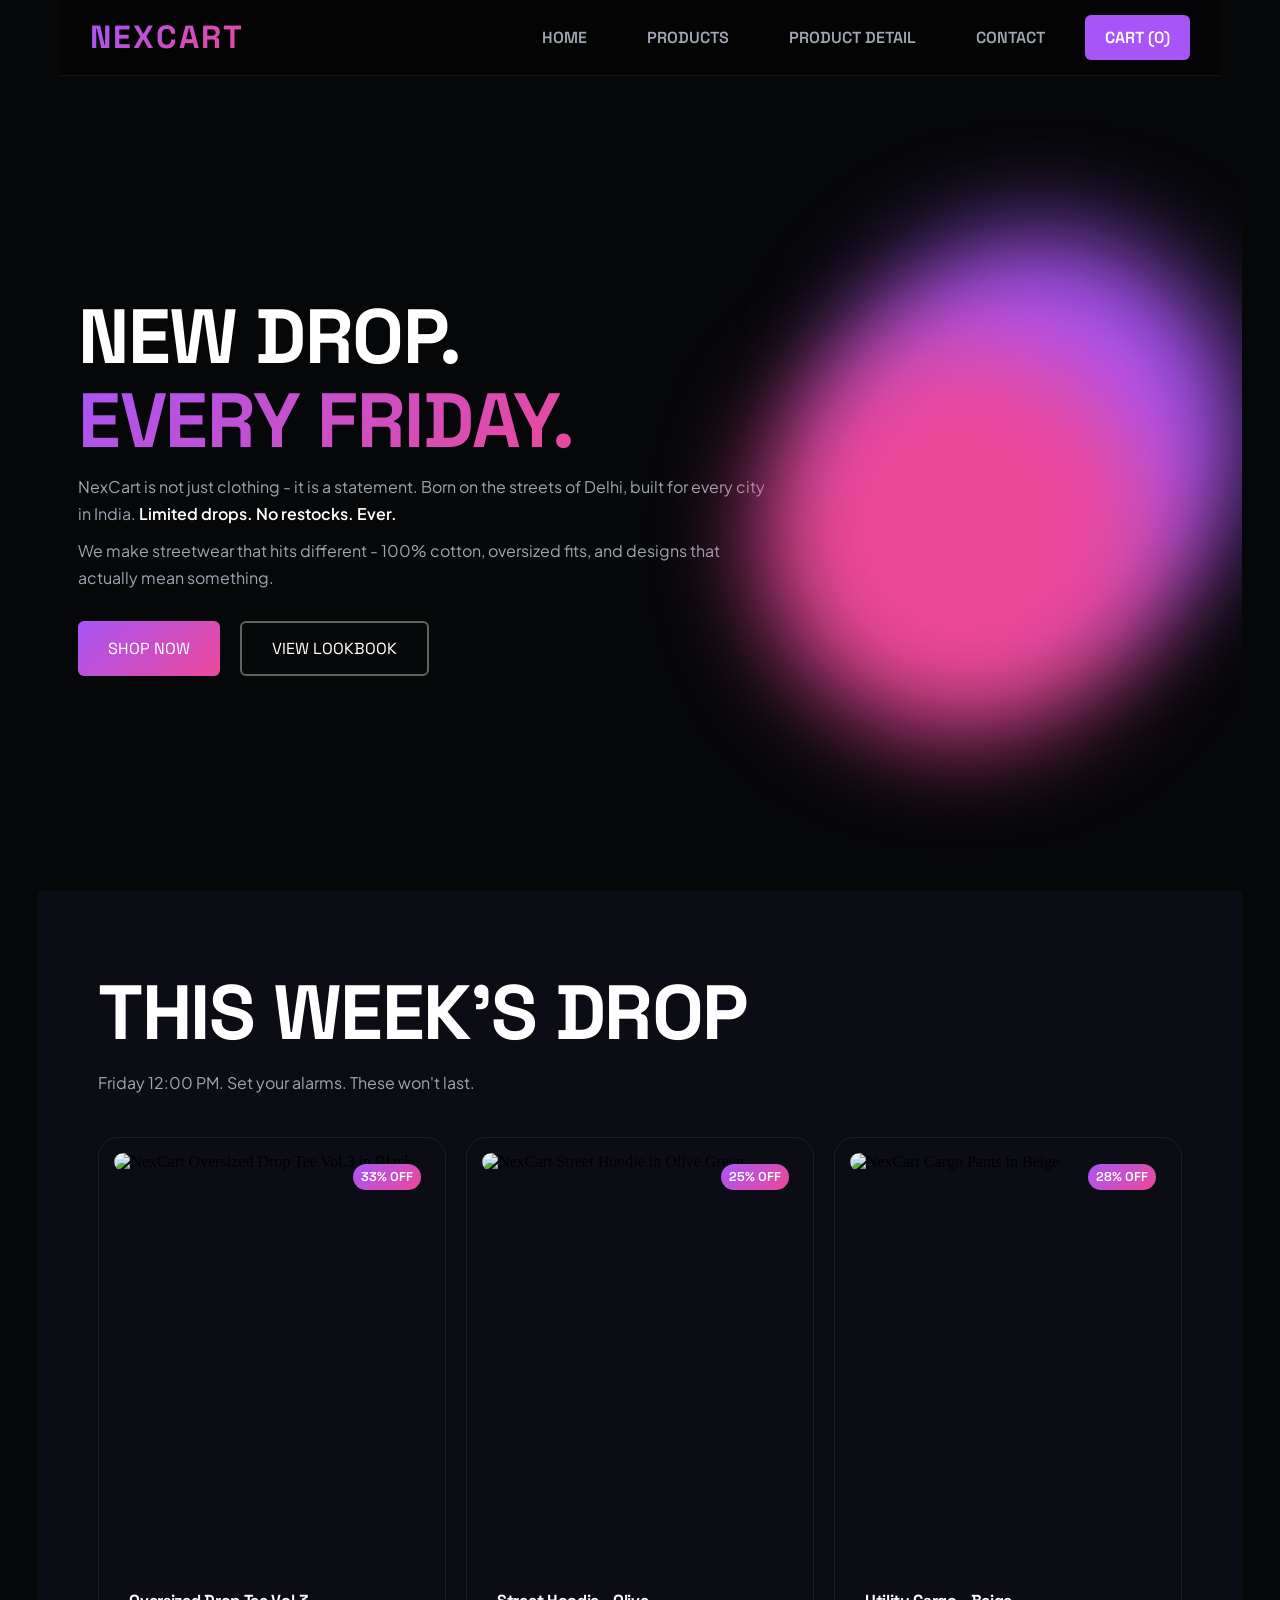
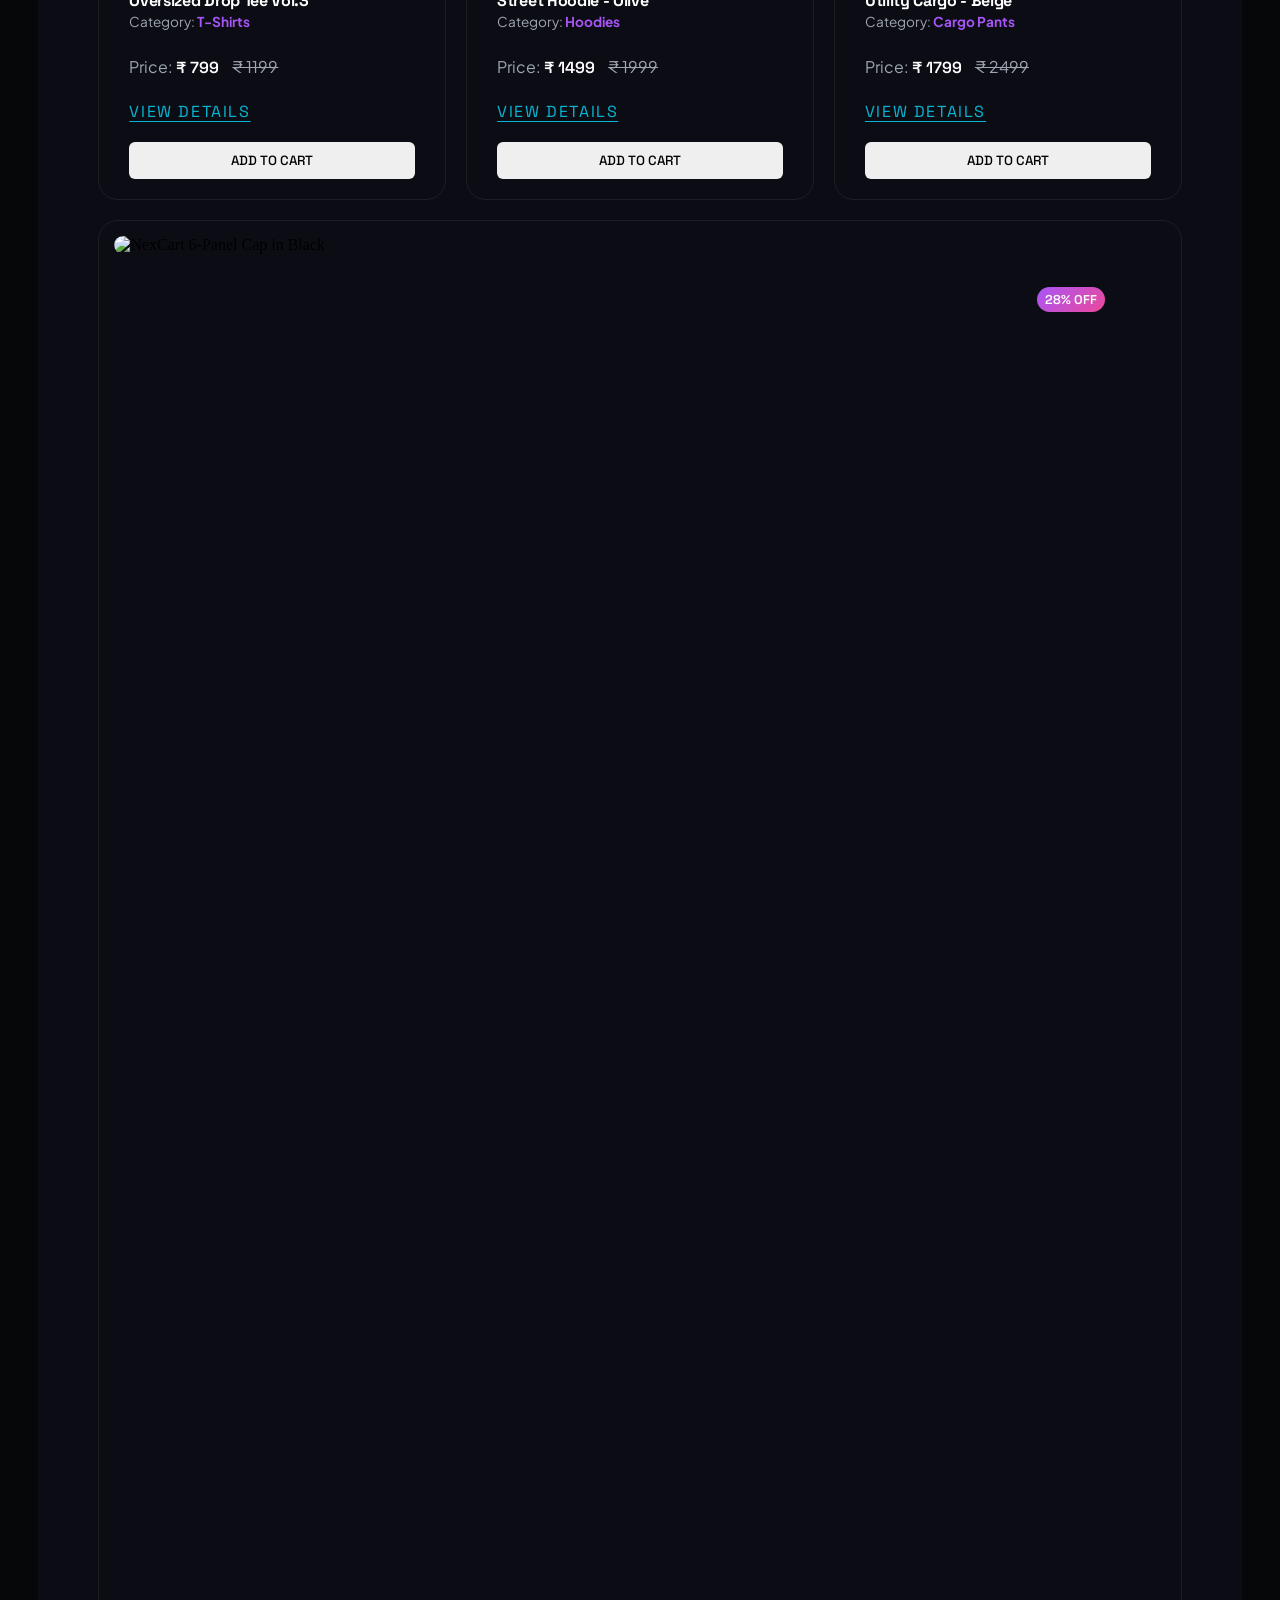
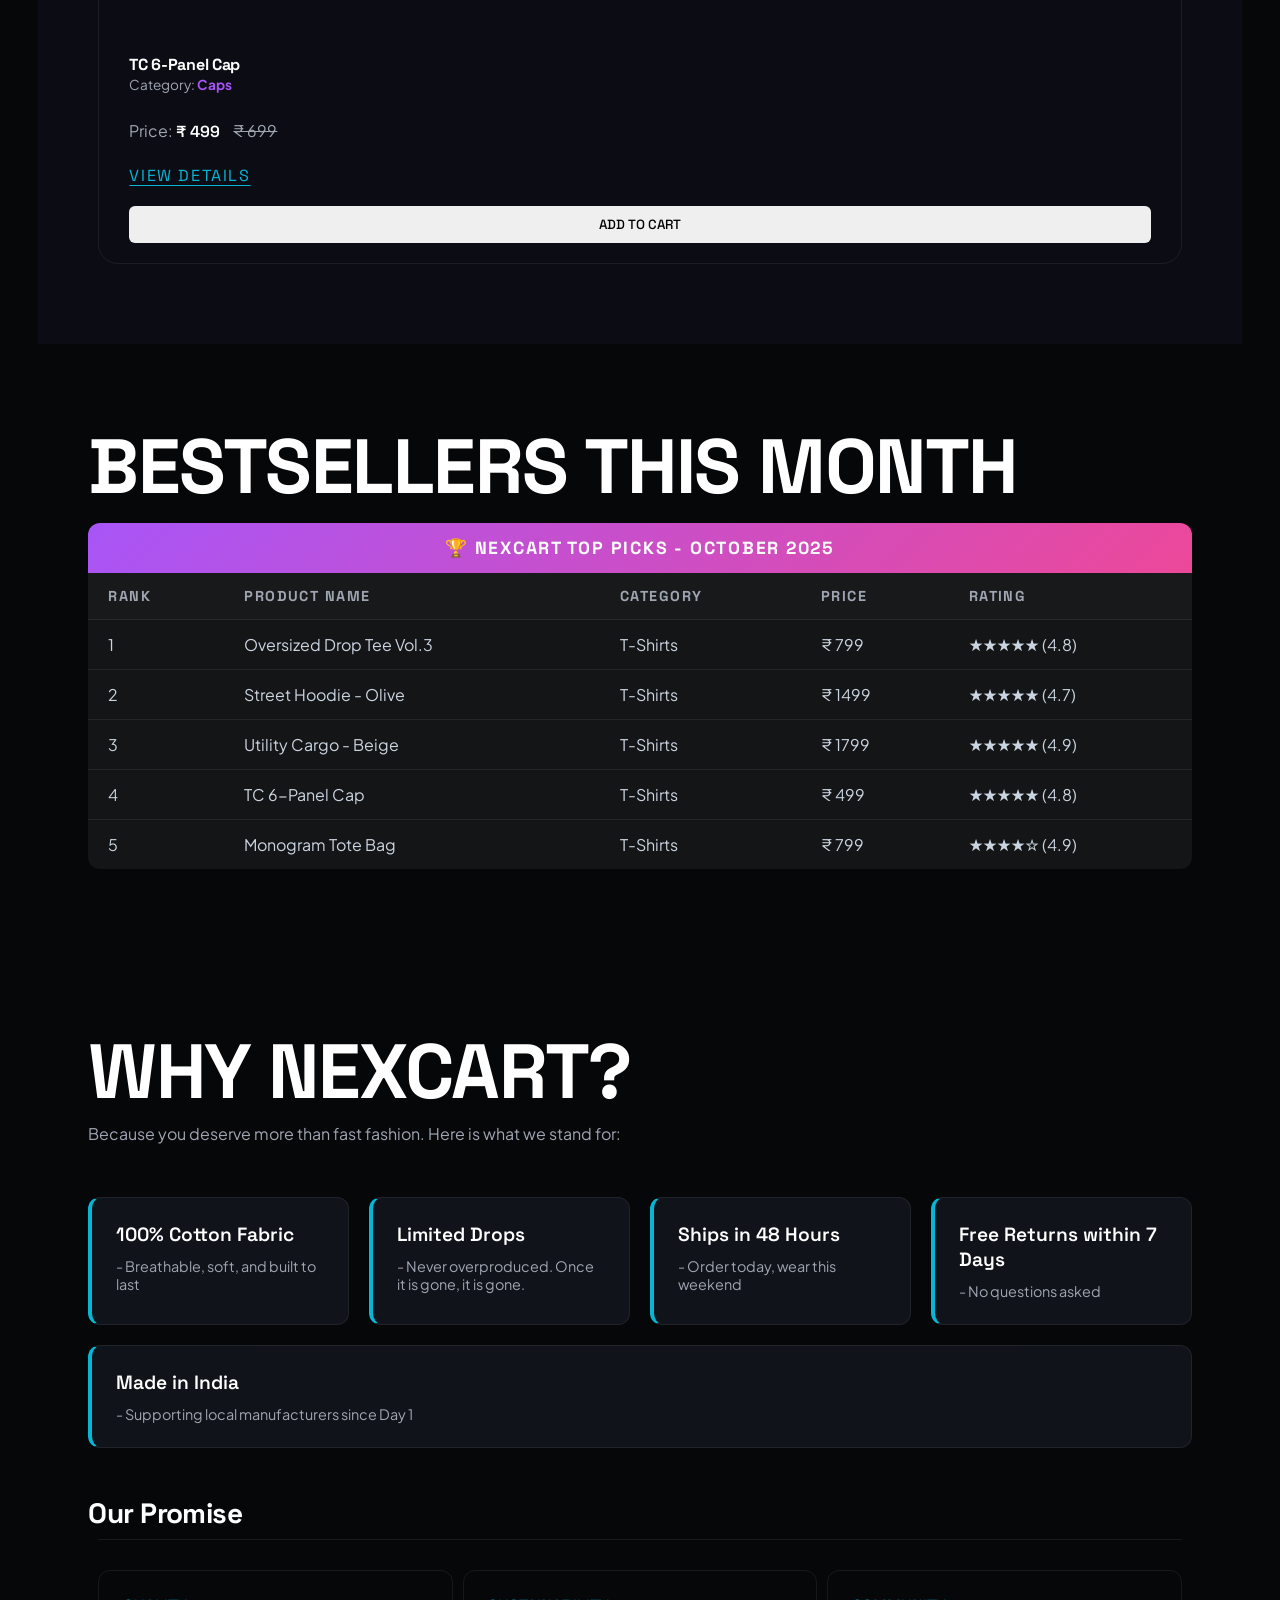
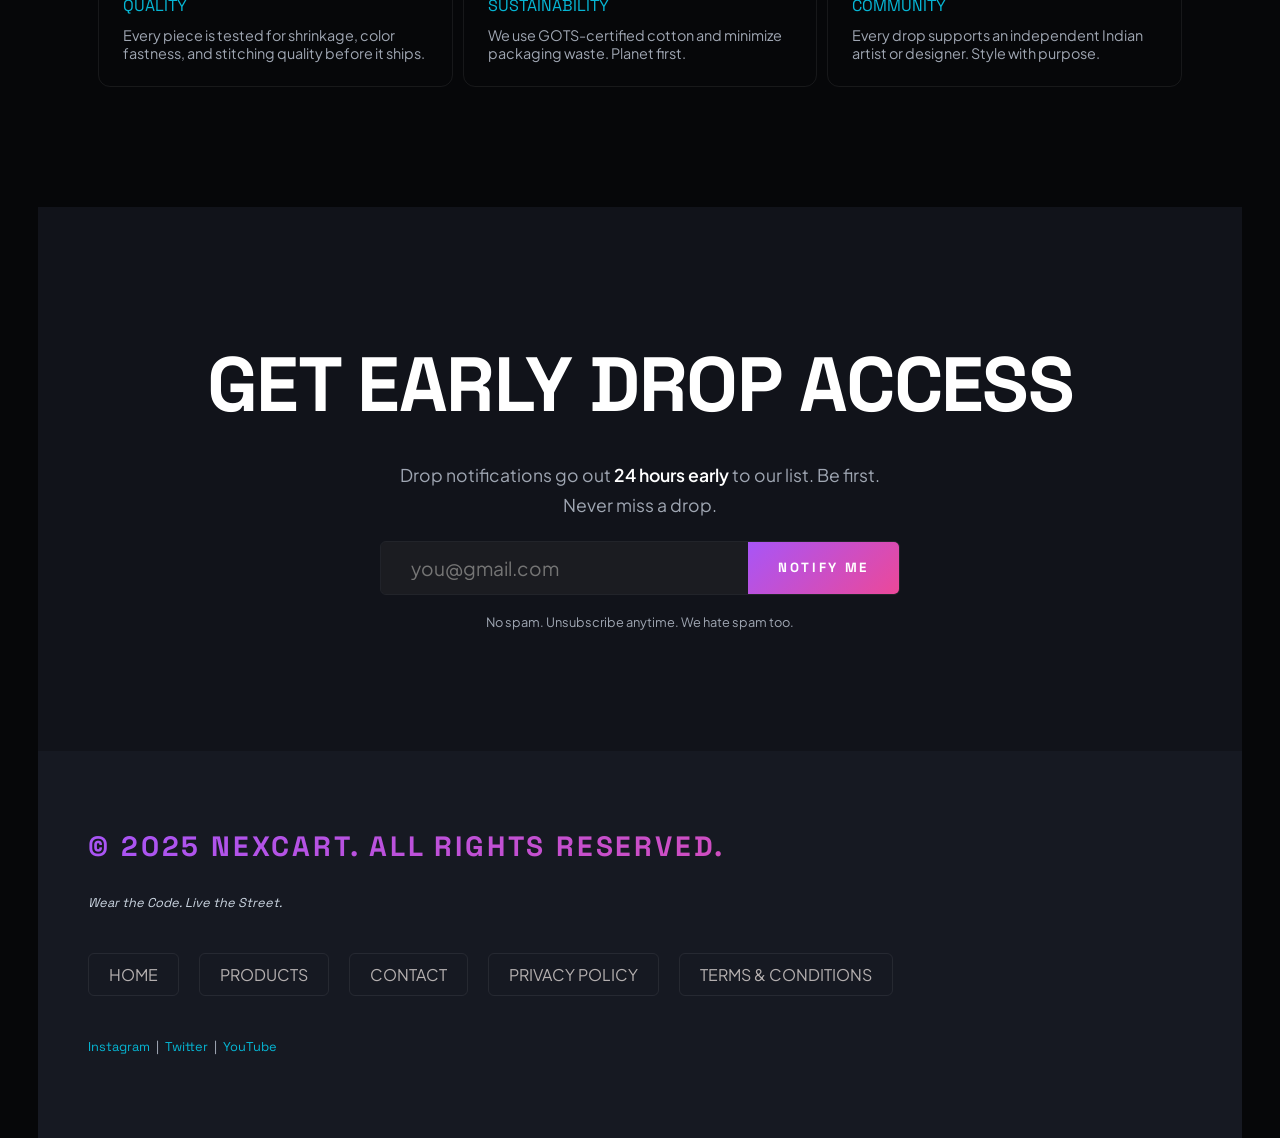
==== index.html @ 5b826540 "Initial commit: Add NexCart e-commerce website" ====
<!DOCTYPE html>
<html lang="en">

<head>
    <meta charset="UTF-8">
    <meta name="viewport" content="width=device-width, initial-scale=1.0">
    <title>NexCart - Wear the Code. Live the Street.</title>
    <link rel="stylesheet" href="style.css">
</head>

<body>

    <header>
        <h1>NexCart</h1>
        <nav>
            <ul>
                <li><a href="index.html">Home</a></li>
                <li><a href="products.html">Products</a></li>
                <li><a href="productDetail.html">Product Detail</a></li>
                <li><a href="contact.html">Contact</a></li>
                <li><a href="#">Cart (0)</a></li>
            </ul>
        </nav>
    </header>

    <main>
        <section id="hero">
            <div class="left-hero">
                <h2>New Drop. <br> <span id="gradient-text">Every Friday.</span></h2>
                <p>NexCart is not just clothing - it is a statement. Born on the streets of Delhi, built for every city
                    in
                    India. <strong>Limited drops. No restocks. Ever.</strong></p>
                <p>We make streetwear that hits different - 100% cotton, oversized fits, and designs that actually mean
                    something.</p>
                <div id="cta">
                    <a href="products.html" class="btn1">Shop Now</a>
                    <a href="products.html" class="btn2">View Lookbook</a>
                </div>
            </div>
            <div class="right-hero">
                <div class="glow orb1"></div>
                <div class="glow orb2"></div>
                <div class="right-hero-image">
                    <img src="images/product 1.jpg" alt="">
                </div>

            </div>
        </section>


        <section id="week-drop">
            <h2>This Week's Drop</h2>
            <p>Friday 12:00 PM. Set your alarms. These won't last.</p>

            <div class="cards">
                <article>
                    <figure>
                        <img src="images/product 1.jpg" alt="NexCart Oversized Drop Tee Vol.3 in Black">
                        <figcaption>Oversized Drop Tee Vol.3</figcaption>
                    </figure>

                    <h3>Oversized Drop Tee Vol.3</h3>
                    <p>Category: <span>T-Shirts</span></p>
                    <p>Price: <strong>&#8377; 799</strong> <s>&#8377; 1199</s> </p>
                    <p><mark>33% OFF</mark></p>

                    <a href="productDetail.html">View Details</a>
                    <button type="button">Add to Cart</button>

                </article>

                <article>
                    <figure>
                        <img src="images/product 2.jpg" alt="NexCart Street Hoodie in Olive Green">
                        <figcaption>Street Hoodie - Olive</figcaption>
                    </figure>

                    <h3>Street Hoodie - Olive</h3>
                    <p>Category: <span>Hoodies</span></p>
                    <p>Price: <strong>&#8377; 1499</strong> <s>&#8377; 1999</s></p>
                    <p><mark>25% OFF</mark></p>
                    <a href="productDetail.html">View Details</a>
                    <button type="button">Add to Cart</button>
                </article>

                <article>
                    <figure>
                        <img src="images/product 3.jpg" alt="NexCart Cargo Pants in Beige">
                        <figcaption>Utility Cargo - Beige</figcaption>
                    </figure>
                    <h3>Utility Cargo - Beige</h3>
                    <p>Category: <span>Cargo Pants</span></p>
                    <p>Price: <strong>&#8377; 1799</strong> <s>&#8377; 2499</s></p>
                    <p><mark>28% OFF</mark></p>
                    <a href="productDetail.html">View Details</a>
                    <button type="button">Add to Cart</button>

                </article>

                <article>
                    <figure>
                        <img src="images/product 4.jpg" alt="NexCart 6-Panel Cap in Black">
                        <figcaption>TC 6-Panel Cap</figcaption>
                    </figure>
                    <h3>TC 6-Panel Cap</h3>
                    <p>Category: <span>Caps</span></p>
                    <p>Price: <strong>&#8377; 499</strong> <s>&#8377; 699</s></p>
                    <p><mark>28% OFF</mark></p>
                    <a href="productDetail.html">View Details</a>
                    <button type="button">Add to Cart</button>
                </article>
            </div>

        </section>

        <section class="best-sellers" id="best-sellers-month">
            <h2>Bestsellers This Month</h2>
            <div class="table-scroll">
                <table>
                    <tr>
                        <th colspan="5">&#127942; NexCart Top Picks - October 2025</th>
                    </tr>
                    <tr>
                        <th>Rank</th>
                        <th>Product Name</th>
                        <th>Category</th>
                        <th>Price</th>
                        <th>Rating</th>
                    </tr>
                    <tr>
                        <td>1</td>
                        <td>Oversized Drop Tee Vol.3</td>
                        <td>T-Shirts</td>
                        <td>&#8377; 799</td>
                        <td>&#9733;&#9733;&#9733;&#9733;&#9733; (4.8)</td>
                    </tr>
                    <tr>
                        <td>2</td>
                        <td>Street Hoodie - Olive</td>
                        <td>T-Shirts</td>
                        <td>&#8377; 1499</td>
                        <td>&#9733;&#9733;&#9733;&#9733;&#9733; (4.7)</td>
                    </tr>
                    <tr>
                        <td>3</td>
                        <td>Utility Cargo - Beige</td>
                        <td>T-Shirts</td>
                        <td>&#8377; 1799</td>
                        <td>&#9733;&#9733;&#9733;&#9733;&#9733; (4.9)</td>
                    </tr>
                    <tr nishant="hii">
                        <td>4</td>
                        <td>TC 6-Panel Cap</td>
                        <td>T-Shirts</td>
                        <td>&#8377; 499</td>
                        <td>&#9733;&#9733;&#9733;&#9733;&#9733; (4.8)</td>
                    </tr>
                    <tr>
                        <td>5</td>
                        <td>Monogram Tote Bag</td>
                        <td>T-Shirts</td>
                        <td>&#8377; 799</td>
                        <td>&#9733;&#9733;&#9733;&#9733;&#9734; (4.9)</td>
                    </tr>
                </table>
            </div>
        </section>


        <section id="why-NexCart">

            <h2>Why NexCart?</h2>
            <p>Because you deserve more than fast fashion. Here is what we stand for:</p>
            <ul>
                <li><strong>100% Cotton Fabric </strong>- Breathable, soft, and built to last</li>
                <li><strong>Limited Drops </strong>- Never overproduced. Once it is gone, it is gone.</li>
                <li><strong>Ships in 48 Hours</strong> - Order today, wear this weekend</li>
                <li><strong>Free Returns within 7 Days </strong>- No questions asked</li>
                <li><strong>Made in India </strong>- Supporting local manufacturers since Day 1</li>
            </ul>

            <h3>Our Promise</h3>

            <dl>
                <section>
                    <dt>Quality</dt>
                    <dd>Every piece is tested for shrinkage, color fastness, and stitching quality before it ships.</dd>
                </section>
                <section>
                    <dt>Sustainability</dt>
                    <dd>We use GOTS-certified cotton and minimize packaging waste. Planet first.</dd>
                </section>
                <section>
                    <dt>Community</dt>
                    <dd>Every drop supports an independent Indian artist or designer. Style with purpose.</dd>
                </section>
            </dl>
        </section>


        <section id="get-early">
            <h2>Get Early Drop Access</h2>
            <p>Drop notifications go out <strong>24 hours early</strong> to our list. Be first. Never miss a drop.</p>
            <form action="">
                <!-- <label for="email">Your Email:</label> -->
                <input type="email" id="email" name="email" placeholder="you@gmail.com" required>
                <button type="submit">Notify Me</button>
            </form>
            <br>
            <small>No spam. Unsubscribe anytime. We hate spam too.</small>
        </section>
    </main>


    <footer id="footer">
        <h3>&copy; 2025 NexCart. All rights reserved.</h3>
        <p><em>Wear the Code. Live the Street.</em></p>
        <nav>
            <ul>
                <li><a href="index.html">Home</a></li>
                <li><a href="products.html">Products</a></li>
                <li><a href="contact.html">Contact</a></li>
                <li><a href="#">Privacy Policy</a></li>
                <li><a href="#">Terms &amp; Conditions</a></li>
            </ul>
        </nav>

        <p>
            <a href="https://instagram.com" target="_blank">Instagram</a>
            &nbsp;|&nbsp;
            <a href="https://twitter.com" target="_blank">Twitter</a>
            &nbsp;|&nbsp;
            <a href="https://youtube.com" target="_blank">YouTube</a>
        </p>
    </footer>

</body>

</html>
---- style.css ----
@import url('https://fonts.googleapis.com/css2?family=Plus+Jakarta+Sans:wght@300;400;500;600;700;800&family=Space+Grotesk:wght@400;500;600;700;800&display=swap');


* {
    padding: 0;
    margin: 0;
    box-sizing: border-box;
}

:root {
    /* Brand Theme Colors */
    --color-primary: #a855f7;
    --color-primary-glow: rgba(168, 85, 247, 0.25);
    --color-secondary: #ec4899;
    --color-secondary-glow: rgba(236, 72, 153, 0.25);
    --color-accent: #06b6d4;


    /* Base & Layout Backgrounds */
    --color-bg-base: #060709;
    --color-bg-section: #0c0d14;
    --color-bg-footer: #161922;
    --color-surface: #11131a;
    --color-surface-muted: #1e212f;


    /* Borders */
    --color-border: rgba(255, 255, 255, 0.07);


    /* Typography Text Colors */
    --white: #ffffff;
    --color-text-body: #cbd5e1;
    --color-text-muted: #9fa6b2;
    --font-display: 'Space Grotesk', sans-serif;
    --font-body: 'Plus Jakarta Sans', sans-serif;
    --radius-sm: 6px;
    --radius-md: 12px;
    --radius-lg: 20px;
    --shadow-sm: 0 4px 12px rgba(0, 0, 0, 0.5);
    --shadow-md: 0 12px 36px rgba(0, 0, 0, 0.7);
    --shadow-lg: 0 24px 64px rgba(0, 0, 0, 0.9);
    --gradient-accent: linear-gradient(135deg, var(--color-primary) 0%, var(--color-secondary) 100%);
    --gradient-secondary: linear-gradient(135deg, var(--color-accent) 0%, #3b82f6 100%);
}

html {
    font-size: 16px;
}

h1,
h2,
h3,
h4,
h5,
h6 {
    font-family: var(--font-display);
    font-weight: 700;
    line-height: 1.1;
    letter-spacing: -0.02em;
    color: var(--white);
}


h1 {
    font-size: clamp(2.4rem, 6vw, 5rem);
}

h2 {
    /* font-size: clamp(1.8rem, 4vw, 3rem); */
    font-size: clamp(2rem, 6vw, 5rem);
}

h3 {
    font-size: clamp(1.2rem, 2.5vw, 1.75rem);
}

h4 {
    font-size: 1.125rem;
    font-weight: 600;
}

p {
    font-size: 1rem;
    line-height: 1.7;
    color: var(--color-text-muted);
}


small {
    font-size: 0.8rem;
    color: var(--color-text-muted);
}

strong {
    color: var(--white);
    font-weight: 600;
}

em {
    color: var(--color-text-body);
}

ul {
    list-style: none;
}

a {
    /* color: inherit; */
    color: rgb(180, 175, 175);
    text-decoration: none;
}


body {
    background-color: var(--color-bg-base);
    /* padding: 0 50px; */
    padding-left: clamp(20px, 3vw, 40px);
    padding-right: clamp(20px, 3vw, 40px);
    /* padding: 0 clamp(20px, 3vw, 40px) 0 clamp(20px, 3vw, 40px); */
    opacity: 1;
    overflow-x: hidden;
}

header {
    position: fixed;
    background-color: rgba(4, 4, 4, 0.604);
    backdrop-filter: blur(10px);
    -webkit-backdrop-filter: blur(10px);
    display: flex;
    /* flex-direction: column; */
    left: 60px;
    right: 60px;
    border-bottom: 1px solid var(--color-border);
    justify-content: space-between;
    align-items: center;
    padding: 20px 30px;
    text-transform: uppercase;
    z-index: 10;
    /* flex-wrap: wrap; */

}

header nav ul {
    display: flex;
    gap: 20px;
    flex-wrap: wrap;
    justify-content: center;
}

header h1 {
    font-size: 2rem;
    letter-spacing: 0.07em;
    background: var(--gradient-accent);
    background-clip: text;
    -webkit-background-clip: text;
    color: transparent;
    -webkit-text-fill-color: transparent;
}


header nav a {
    /* display: inline-block; */
    font-family: var(--font-display);
    color: var(--color-text-muted);
    padding: 12px 20px;
    border-radius: var(--radius-sm);
    font-weight: 600;
    text-wrap: nowrap;
}

header nav a:hover {
    background-color: rgba(32, 31, 31, 0.605);
    color: var(--white);
}

header nav li:last-child a {
    background-color: var(--color-primary);
    color: var(--white);
}

header nav li:last-child a:hover {
    background-color: var(--color-secondary);
}

main {
    /* padding-top: 80px; */
    padding-top: 80px;
}

#hero {
    min-height: 90vh;
    display: flex;
    justify-content: space-between;
    align-items: center;
    padding: 50px 40px;
    gap: 30px;
    overflow: hidden;
}

.left-hero {
    display: flex;
    flex-direction: column;
    gap: 10px;
    max-width: 690px;
}

.left-hero h2 {
    /* font-size: 5rem; */
    /* font-size: clamp(2rem, 6vw, 5rem); */
    text-transform: uppercase;
}

#gradient-text {
    background: var(--gradient-accent);
    background-clip: text;
    -webkit-background-clip: text;
    color: transparent;
    -webkit-text-fill-color: transparent;
}

#hero p {
    /* font-size: 1.4rem; */
    font-size: clamp(1rem, 1vw, 1.8rem);
    font-family: var(--font-body);
}

#cta {
    display: flex;
    gap: 20px;
    margin-top: 20px;
}

#cta a {
    padding: 15px 30px;
    border-radius: var(--radius-sm);
    text-transform: uppercase;
    font-family: var(--font-display);
    font-weight: 700px;
    color: var(--white);
}

.btn1 {
    background: var(--gradient-accent);
    display: flex;
    justify-content: center;
    align-items: center;

}

.btn1:hover {
    /* background-color: var(--color-primary); */
    box-shadow: 0 8px 20px rgba(223, 71, 190, 0.506);
    background: linear-gradient(135deg, #a54ef7 0%, #f2459b 100%);
}

.btn2 {
    border: 2px solid rgba(104, 104, 104, 0.926);
}

.btn2:hover {
    background-color: rgba(255, 255, 255, 0.07);
    border-color: var(--white);
}

.right-hero {
    flex: 1;
    display: flex;
    justify-content: center;
    align-items: center;
    height: 500px;

    min-width: 220px;
    position: relative;
    object-fit: cover;
}

.right-hero-image {
    max-width: 320px;
    height: auto;
    border-radius: var(--radius-lg);
    aspect-ratio: 3/4;
    z-index: 1;
    box-shadow: var(--shadow-md);
    animation: figure-animate 3s infinite alternate;
    border-radius: var(--radius-md);
    overflow: hidden;
}

.right-hero-image img {
    max-width: 100%;
    height: auto;
    display: block;
}

@keyframes figure-animate {

    0% {
        transform: translateY(0);
    }

    100% {

        transform: translateY(-20px);
    }

}

.right-hero img:hover {
    border: 1px solid var(--color-primary);
    box-shadow: var(--shadow-lg);
}

.glow {
    width: 400px;
    height: 400px;
    border-radius: 50%;
    position: absolute;
    filter: blur(50px);
    /* opacity: .5; */

    animation: orb-animate 6s infinite 1s alternate;

}

@keyframes orb-animate {

    0% {
        opacity: 0.3;
    }

    100% {
        opacity: 0.9;
    }

}

.orb1 {
    top: 0%;
    left: 10%;
    background-color: var(--color-primary);
}

.orb2 {
    bottom: 0%;
    right: 10%;
    background-color: var(--color-secondary);
}

#week-drop {
    background-color: #0C0D14;
    padding: 80px 60px;
}

#week-drop h2 {
    text-transform: uppercase;
}

#week-drop>p {
    margin: 15px 0;
    font-family: var(--font-body);
}

.cards {
    display: flex;
    flex-wrap: wrap;
    gap: 20px;
    margin-top: 40px;
}

.cards article,
.grid article {
    flex: 1 1 260px;
    display: flex;
    flex-direction: column;
    padding: 10px;
    border-radius: var(--radius-lg);
    overflow: hidden;
    border: 1px solid var(--color-border);
    transition: all 0.5s linear 0s;
}

figure {
    /* position: relative; */
    overflow: hidden;
    aspect-ratio: 3/4;
    padding: 5px;
    border-radius: var(--radius-lg);
    overflow: hidden;
}

.grid article figure {
    aspect-ratio: 4/4;
}

figcaption {
    display: none;
}

figure img {
    width: 100%;
    height: 100%;
    object-fit: cover;
    border-radius: var(--radius-lg);
    transition: all 0.5s linear 0s;
}



article {
    position: relative;
    /* transition: all 0.5s linear 0s; */
}

article h3 {
    padding: 10px 20px 0;
    font-size: 1rem;
}

article p:first-of-type {
    padding: 0 20px;
    font-family: var(--font-body);
    font-size: 0.85rem;

}

article p span {
    color: var(--color-primary);
    font-weight: 700;
}

article p:nth-of-type(2) {
    padding: 20px 20px;
    font-family: var(--font-body);
}

article p:nth-of-type(2) strong {
    font-family: var(--font-display);
}

article p:nth-of-type(2) s {
    margin-left: 10px;
}


article p:nth-of-type(3) mark {
    background: var(--gradient-accent);
    padding: 2px 8px;
    border-radius: var(--radius-lg);
    color: var(--white);
    font-family: var(--font-display);
    font-weight: 600;
    position: absolute;
    top: 4%;
    right: 7%;
    font-size: 0.8rem;
}

article>a {
    color: var(--color-accent);
    text-decoration: underline;
    text-transform: uppercase;
    letter-spacing: 0.1em;
    font-family: var(--font-display);
    text-underline-offset: 4px;
    padding: 0px 20px 10px;
}

article>a:hover {

    color: var(--color-secondary)
}

article>button {
    margin: 10px 20px;
    padding: 10px 20px;
    border-radius: var(--radius-sm);
    border: none;
    text-transform: uppercase;
    font-family: var(--font-display);
    font-weight: 500;
}

article>button:hover {
    color: var(--white);
    background-color: var(--color-primary);
    cursor: pointer;
}

article:hover {
    border: 1px solid var(--color-primary);
    box-shadow: 0 10px 10px var(--color-primary-glow);
    transform: translateY(-10px);

}

article:hover>figure img {
    transform: scale(1.1);
}


.best-sellers {
    padding: 80px 50px;
}

.best-sellers h2 {
    text-transform: uppercase;
    margin-bottom: 15px;

}

.best-sellers table {

    width: 100%;
    /* border: 1px solid wheat; */
    border-radius: var(--radius-md);
    overflow: hidden;
    border-collapse: collapse;
}

th[colspan="5"] {
    background: var(--gradient-accent);
    padding: 14px 20px;
    font-family: var(--font-display);
    letter-spacing: 0.1em;
    text-transform: uppercase;
    font-size: 1.1rem;
    text-align: center;
    color: white;

}

th {
    padding: 14px 20px;
    text-align: left;
    background-color: rgba(255, 255, 255, 0.07);
    font-family: var(--font-display);
    text-transform: uppercase;
    color: var(--color-text-muted);
    letter-spacing: 0.1em;
    font-size: 0.9rem;
}

td {
    padding: 14px 20px;
    font-family: var(--font-body);
    color: var(--color-text-body);
    background-color: rgba(30, 30, 30, 0.605);
    border-top: 1px solid var(--color-border);
}

tr:hover>td {
    background-color: rgba(255, 255, 255, 0.07);
}

#best-sellers-month tr:hover td:first-child {
    color: var(--color-secondary);
}

#why-NexCart {
    padding: 80px 50px;
    color: white;
}


#why-NexCart h2 {
    text-transform: uppercase;
    margin-bottom: 6px;
}

#why-NexCart p {
    font-family: var(--font-body);
    margin-bottom: 5px;
}

#why-NexCart ul {
    display: flex;
    flex-wrap: wrap;
    gap: 20px;
    margin: 50px 0;
}

#why-NexCart ul li {
    flex: 1 1 240px;
    background-color: var(--color-surface);
    padding: 24px;
    border-radius: var(--radius-md);
    border: 1px solid var(--color-border);
    border-left: 4px solid var(--color-accent);
    font-family: var(--font-body);
    color: var(--color-text-muted);
    font-size: 0.9rem;
}

#why-NexCart ul li:hover {
    border-left: 4px solid var(--color-primary);
}

#why-NexCart ul li strong {
    display: block;
    font-family: var(--font-display);
    margin-bottom: 10px;
    font-size: 1.2rem;
}


#why-NexCart dl {
    margin: 10px;
    border-top: 1px solid var(--color-border);
    display: flex;
    flex-wrap: wrap;
    padding: 30px 0;
    gap: 10px;
}

#why-NexCart dl section {
    flex: 1 1 270px;
    border: 1px solid var(--color-border);
    padding: 24px;
    border-radius: var(--radius-md);
}

#why-NexCart dl section:hover {
    background-color: rgba(255, 255, 255, 0.07);
    border: 1px solid var(--color-primary);
}

#why-NexCart dl dt {
    color: var(--color-accent);
    font-family: var(--font-display);
    margin-bottom: 10px;
    text-transform: uppercase;
}

#why-NexCart dl dd {
    font-family: var(--font-body);
    color: var(--color-text-muted);
    font-size: 0.9rem;
}

#get-early {
    background-color: var(--color-surface);
    text-align: center;
    padding: 120px 30px;
}

#get-early h2 {
    text-transform: uppercase;
    padding: 15px 0;
}

#get-early p {
    font-family: var(--font-body);
    padding: 20px 0;
    font-size: 1.1rem;
    max-width: 520px;
    margin: auto;
}

/* #get-early  form label{
    display: none;
} */

#get-early form {
    display: flex;
    /* justify-content: center; */
    margin: auto;
    border: 1px solid var(--color-border);
    border-radius: var(--radius-sm);
    max-width: 520px;
    overflow: hidden;
}


#get-early input[type="email"] {
    flex: 1;
    padding: 14px 30px;
    background: transparent;
    border: none;
    outline: none;
    color: white;
    font-family: var(--font-body);
    font-size: 1.2rem;
    background-color: rgba(50, 50, 50, 0.305);
}

#get-early input[type="email"]::placeholder {
    font-size: 1.2rem;
}

#get-early form button {
    font-family: var(--font-display);
    letter-spacing: .2em;
    background: var(--gradient-accent);
    text-transform: uppercase;
    padding: 14px 30px;
    border: none;
    color: white;
    font-weight: 700;
}

#get-early small {
    font-family: var(--font-body);
}

#footer {
    background-color: var(--color-bg-footer);
    padding: 80px 50px;

}

#footer {
    background-color: var(--color-bg-footer);
    padding: 80px 50px;

}

#footer h3 {

    text-transform: uppercase;
    background: var(--gradient-accent);
    background-clip: text;
    -webkit-background-clip: text;
    color: transparent;
    -webkit-text-fill-color: transparent;

    letter-spacing: .1em;

    margin-bottom: 10px;

}

#footer p {
    font-size: 1.2rem;
    font-family: var(--font-display);
}

#footer nav ul {
    display: flex;
    gap: 20px;
    margin: 40px 0;
    flex-wrap: wrap;
}

#footer nav ul li {
    border: 1px solid var(--color-border);
    border-radius: var(--radius-sm);
    padding: 10px 20px;
    text-transform: uppercase;
    font-family: var(--font-body);
}

#footer nav ul li:hover {
    border: 1px solid var(--color-primary);
}

#footer p {
    margin-top: 30px;
    font-size: .8rem;
}

#footer p a {
    color: var(--color-accent);
}

#footer p a:hover {
    color: var(--color-secondary);
}


/* products.html */

#catalogue {
    padding: 120px 48px;
}

#catalogue h2 {
    text-transform: uppercase;
    /* font-size: 4rem; */
    padding-bottom: 20px;
}

#catalogue p {

    font-family: var(--font-body);
    font-size: 1.1rem;
}

#product-layout {
    /* sidebar + products (heading + grid) */
    display: grid;
    grid-template-columns: 280px 1fr;
    gap: 30px;
    background-color: var(--color-bg-section);
    padding: 60px;
    position: relative;
    align-items: start;
}

#sidebar {
    background-color: #171822;
    border-radius: var(--radius-md);
    padding: 20px;
    position: sticky;
    top: 100px;
    height: auto;
}

#sidebar h2 {
    text-transform: uppercase;
    color: var(--color-primary);
    font-size: 0.8rem;
    letter-spacing: .2em;
    /* text-decoration: underline;

    text-underline-offset: 5px; */
    padding-bottom: 10px;

}

#sidebar hr {
    opacity: 0.1;
    height: 0.5px;

}

#sidebar h3 {

    padding-top: 30px;
    padding-bottom: 20px;
    text-transform: uppercase;
    font-size: 0.8rem;
    letter-spacing: .1em;

}

#sidebar ul {
    display: flex;
    flex-direction: column;
    gap: 10px;
    color: var(--color-text-muted);
    font-family: var(--font-body);
}


#sidebar ul li {
    display: flex;
    gap: 10px;

}


#sidebar input[type="checkbox"] {
    /* background: transparent; */
    accent-color: var(--color-primary);
    width: 18px;
    height: 18px;
    cursor: pointer;
}

#sidebar label {
    cursor: pointer;
    color: var(--color-text-muted);
    font-family: var(--font-body);
}


#sidebar input[type="number"] {
    width: 100%;
    margin: 10px 0;
    padding: 8px 10px;
    background-color: rgba(0, 0, 0, 0.9);
    border: 1px solid var(--color-border);
    border-radius: var(--radius-sm);
    outline: none;
    color: white;
    font-size: 0.9rem;

}

#sidebar input[type="number"]:focus {
    border-color: var(--color-primary);
}

#sidebar select {
    width: 100%;
    margin: 10px 0;
    padding: 8px 10px;
    background-color: rgba(0, 0, 0, 0.9);
    border: 1px solid var(--color-border);
    border-radius: var(--radius-sm);
    outline: none;
    color: white;
    font-size: 0.9rem;
}


#sidebar button {
    width: 100%;
    margin: 10px 0;
    padding: 8px 10px;
    border: 1px solid var(--color-border);
    font-size: 1rem;
    font-family: var(--font-display);
    text-transform: uppercase;
    border-radius: var(--radius-sm);
    font-weight: 600;
    cursor: pointer;
}

#sidebar button:nth-of-type(2) {
    background-color: transparent;
    color: var(--color-text-muted);
}

#products h2 {
    text-transform: uppercase;
    color: var(--color-text-muted);
    /* font-size: 1.3rem; */
    padding-bottom: 20px;
}

.grid {
    display: grid;
    grid-template-columns: repeat(auto-fill, minmax(240px, 1fr));
    gap: 20px;
}

.compare-best-sellers p {
    font-size: 1rem;
    font-family: var(--font-body);
    margin-bottom: 10px;
}

.compare-best-sellers table tr:first-child th {
    background-color: black;
    text-align: center;
    color: var(--white);
}

.compare-best-sellers table tr th,
.compare-best-sellers table tr td {
    border: none;
    /* border-collapse: collapse; */
}

.compare-best-sellers table tr:nth-of-type(2) th {
    color: var(--white);
}

.compare-best-sellers table tr th {
    color: var(--color-accent);
}

.compare-best-sellers table tr {
    border: 1px solid var(--color-border);
}

/* product.html */

nav[aria-label="breadcrumb"] {
    display: inline-block;
    padding: 15px 30px;
    color: var(--color-text-muted);
    font-family: var(--font-body);
    font-size: .8rem;
}

nav[aria-label="breadcrumb"] a {
    display: inline-block;
    padding: 0 3px;
    color: var(--color-primary);
}

nav[aria-label="breadcrumb"] a:hover {
    color: var(--color-secondary);
}

#product-detail {
    display: flex;
    padding: 40px 30px;
    flex-wrap: wrap;
    justify-content: center;
    gap: 40px;

}

#product-detail figure {
    flex: 0 0 50%;
}

#product-detail div {
    flex: 1;
}

.product-detail-left h2 {
    text-transform: uppercase;
    margin-bottom: 20px;
}

.product-detail-left p {
    font-family: var(--font-body);
    font-size: 1.05rem;
    margin-bottom: 40px;
}

.product-detail-left mark {
    background: var(--gradient-accent);
    padding: 8px 16px;
    border-radius: var(--radius-lg);
    color: var(--white);
    font-family: var(--font-display);
    font-weight: 600;
    top: 4%;
    right: 7%;
    font-size: 0.8rem;
}

.product-detail-left p:nth-of-type(2) {
    display: flex;
    align-items: center;
    gap: 15px;
    margin-bottom: 10px;

}

.product-detail-left p:nth-of-type(2) strong {
    font-size: 2.5rem;
    font-family: var(--font-display);

}

.product-detail-left label {
    display: block;
    color: white;
    text-transform: uppercase;
    font-family: var(--font-display);
    letter-spacing: 0.1em;
    font-size: 0.9rem;
}

.product-detail-left input[type="number"],
.product-detail-left select {

    background-color: rgba(255, 255, 255, 0.07);
    border: 1px solid var(--color-border);
    outline: none;
    padding: 10px 20px;
    margin: 10px 0;
    width: 100%;
    max-width: 300px;
    color: white;
    border-radius: var(--radius-sm);

}

.product-detail-left input[type="number"]:focus,
.product-detail-left select:focus {

    border-color: var(--color-primary);

}


.product-detail-left a {
    margin-left: 10px;
    font-family: var(--font-body);
    text-decoration: underline;
    color: var(--color-accent);
    font-size: 0.9rem;
    text-underline-offset: 4px;
}

.product-detail-btns {
    display: flex;
    gap: 10px;

}

.product-detail-btns button {
    flex: 1;
    padding: 10px;
    font-size: 1.1rem;
    text-transform: uppercase;
    font-family: var(--font-display);
    border: none;
    border-radius: var(--radius-sm);
    color: white;
    font-weight: 500;
}

.product-detail-btns button:first-child {
    flex: 1.5;
    background: var(--gradient-accent);
}

.product-detail-btns button:nth-of-type(2) {
    background-color: transparent;
    border: 1px solid white;
}

.product-detail-btns button:nth-of-type(2):hover {
    background-color: white;
    color: black;
}

.product-detail-left ul {
    color: white;
    display: flex;
    flex-direction: column;
    gap: 10px;
    padding: 30px;
    border: 1px solid var(--color-border);
    border-left: 3px solid var(--color-accent);
    background-color: var(--color-surface);
    border-radius: var(--radius-md);
}

.product-detail-left ul li {
    color: var(--color-text-muted);
    font-family: var(--font-body);
}


#size-chart {
    padding: 70px;
    background-color: var(--color-bg-section);
}

#size-chart h2 {
    text-transform: uppercase;
    margin: 10px 0;
}

#size-chart p {
    font-family: var(--font-body);
}

#size-chart caption {
    color: var(--color-text-muted);
    margin-top: 30px;
    margin-bottom: 10px;
    font-family: var(--font-body);
    font-size: 0.9rem;
}

#size-chart table tr:first-child th {
    background-color: black;
    color: white;
    text-align: center;
}

#size-chart table tr:nth-of-type(2) th {
    color: white;
}


#size-chart table tr th,
#size-chart table tr td {
    background-color: #11141B;
}

#size-chart table tr:hover th,
#size-chart table tr:hover td {
    background-color: #11141b81;
}

#product-details {
    color: white;
    padding: 80px 40px;

}

#product-details dl {
    display: flex;
    flex-direction: column;
    gap: 10px;
    flex-wrap: wrap;
}

#product-details dl div {
    display: flex;
    border-top: 1px solid var(--color-border);
    width: 100%;
    max-width: 800px;
    gap: 10px;
    padding: 8px 0;
    margin-top: 10px;
    align-items: center;
    flex-wrap: wrap;
}

#product-details dl div dt {
    flex: 1 1 100px;
    color: var(--color-text-muted);
    font-family: var(--font-display);
}

#product-details dl div dd {
    flex: 2;
    font-family: var(--font-body);
}

.customer-reviews {
    background-color: var(--color-bg-section);
    padding: 80px 40px;
}

.customer-reviews h2 {
    text-transform: uppercase;
    padding: 10px 0;
}

.customer-reviews p {
    font-family: var(--font-body);
    color: white;
    font-size: 1.1rem;
}

.customer-reviews-details {
    display: flex;
    gap: 20px;
    margin: 20px 0;
    flex-wrap: wrap;
}

.customer-reviews-details article {
    flex: 1;
    border-radius: var(--radius-sm);
    border: 1px solid var(--color-border);
    background-color: var(--color-surface);
    padding: 30px;
}


.customer-reviews-details article p:first-of-type {
    color: #F59E0D;
}

.might-also-like {
    padding: 40px 30px;
}

.might-also-like h3 {
    padding: 30px 0;
}


.also-like-items {
    display: flex;
    gap: 20px;
    flex-wrap: wrap;
}

.also-like-items article {
    flex: 1;
    border: 1px solid var(--color-border);
    padding: 10px;
    border-radius: var(--radius-lg);
    background-color: var(--color-surface);
}

.also-like-items article figure {
    aspect-ratio: 1;
}



/* contact.html page */

.get-in-touch {
    padding: 140px 70px;
}

.get-in-touch h2 {
    /* font-size: 4.5rem; */
    text-transform: uppercase;
}

.get-in-touch p {
    padding-top: 10px;
    font-family: var(--font-body);
}

.details {
    background-color: var(--color-bg-section);
    display: flex;
    padding: 100px 70px;
    gap: 70px;
    align-items: flex-start;
}

.send-us-message {
    flex: 1;
    padding-top: 80px;
}

.our-details {
    flex: 0 0 360px;
}

.send-us-message h2,
.our-details h2 {
    /* font-size: 1.5rem; */
    text-transform: uppercase;
}

.send-us-message fieldset {
    background-color: var(--color-surface);
    border-radius: var(--radius-md);
    border: 1px solid var(--color-border);
    margin-top: 20px;
    padding: 30px;
}

.send-us-message legend {
    color: var(--color-primary);
    text-transform: uppercase;
    font-family: var(--font-display);
    font-weight: 500;
    font-size: 0.8rem;
}

.send-us-message label {
    display: block;
    color: var(--white);
    text-transform: uppercase;
    font-family: var(--font-display);
    font-size: 0.8rem;
    padding: 20px 0 10px;
}

.send-us-message input[type="email"],
.send-us-message input[type="text"],
.send-us-message input[type="tel"],
.send-us-message select,
.send-us-message textarea {
    width: 100%;
    border-radius: var(--radius-sm);
    border: 1px solid var(--color-border);
    background-color: rgba(0, 0, 0, 0.5);
    padding: 20px 10px;
    font-size: 0.9rem;
    color: white;
    outline: none;
}

.send-us-message input:focus,
.send-us-message select:focus,
.send-us-message textarea:focus {
    border-color: var(--color-primary);
}

.send-us-message small {
    display: block;
    font-family: var(--font-body);
    padding-top: 5px;
}

.consent {
    display: flex;
    align-items: center;
    gap: 10px;
    margin: 20px 0;
}

.consent input {
    width: 20px;
    height: 20px;
    accent-color: var(--color-primary);
}

.consent label {
    padding: 0;
}

.send-us-message input::placeholder,
.send-us-message select::placeholder,
.send-us-message textarea::placeholder {
    font-family: var(--font-body);
}

.contact-btns {
    display: flex;
    margin: 40px 0;
    gap: 10px;
}

.contact-btns button {
    padding: 10px 20px;
    border-radius: var(--radius-sm);
    outline: none;
    border: 1px solid var(--color-border);
    font-family: var(--font-display);
    text-transform: uppercase;
    font-weight: 500;

}

.contact-btns button:first-child {

    background: var(--gradient-accent);
    color: white;
    border: none;
}

.contact-btns button:last-child {

    color: var(--color-text-muted);
    background: none;
}

.send-us-message input[type="file"] {
    color: var(--color-text-muted);
}

.our-details {
    position: sticky;
    top: 100px;
}

.our-details address {
    background-color: var(--color-surface);
    padding: 40px;
    border: 1px solid var(--color-border);
    border-left: 3px solid var(--color-primary);
    color: white;
    margin: 30px 0;
    border-radius: var(--radius-md);
    font-style: normal;
    font-family: var(--font-body);
    color: var(--color-text-muted);

}

.our-details address strong {
    font-size: 1.3rem;
    font-family: var(--font-display);
    margin-bottom: 20px;
    display: inline-block;
}

.our-details address a {
    color: var(--color-accent);
    text-decoration: underline;
    text-underline-offset: 5px;
    margin-bottom: 10px;
    display: inline-block;
}

.our-details address a:hover {
    color: var(--color-secondary);
}

.our-details div:first-of-type {
    margin-top: 50px;
    margin-bottom: 30px;
}

.our-details div:first-of-type h3,
.our-details div:last-of-type h3 {
    font-size: 0.8rem;
    padding-bottom: 7px;
    color: var(--color-text-muted);
    letter-spacing: .1em;
    text-transform: uppercase;
}

.our-details div:first-of-type table {
    border-collapse: collapse;
    border-radius: var(--radius-md);
    overflow: hidden;
}

.our-details div:last-of-type ul {
    display: flex;
    flex-direction: column;
    gap: 10px;
}


.our-details div:last-of-type ul li {
    border: 1px solid var(--color-border);
    border-radius: var(--radius-sm);
    padding: 15px 25px;
    font-family: var(--font-body);
    background-color: var(--color-surface);
}

.our-details div:last-of-type ul li:hover {
    color: var(--white);
    border-color: var(--color-primary);
}

.common-questions {
    padding: 80px 40px;
    color: white;

}

.common-questions h2 {
    text-transform: uppercase;

}

.common-questions p {
    font-family: var(--font-body);

}

.common-questions details {
    font-family: var(--font-body);
    border-top: 1px solid var(--color-border);
    padding: 30px 0;
    list-style: none;
}

.common-questions details:last-of-type {
    border-bottom: 1px solid var(--color-border);
}

.common-questions summary {
    list-style: none;
    display: flex;
    justify-content: space-between;
    align-items: center;
    font-family: var(--font-display);
    font-weight: 500;
}

.common-questions summary::after {
    content: "+";
    font-size: 2rem;
    font-weight: 500;
    transition: all 0.1s linear;
}

.common-questions details[open] {
    color: var(--color-primary);
}

.common-questions details[open] summary::after {
    color: var(--color-secondary);
    transform: rotate(45deg);
}

.common-questions p {
    padding-top: 30px;
    width: 100%;
    max-width: 900px;
}



@media (max-width: 1200px) {

    header {

        left: 0px;
        right: 0px;

    }

    #hero {
        flex-direction: column;
        text-align: center;
    }

    .left-hero {
        justify-content: center;
        align-items: center;
    }
}

@media (max-width: 992px) {
    header {
        flex-direction: column;
        gap: 10px;
    }

    header nav a {
        padding: 6px 10px;
        font-size: 0.9rem;
    }

    nav[aria-label="breadcrumb"] {
        margin-top: 20px;
    }
}


@media (max-width: 768px) {

    header {
        position: static;

    }

    main {
        padding-top: 0;
    }


    .best-sellers,
    #size-chart {
        padding: 60px 10px;

    }


    .table-scroll {
        overflow-x: auto;

        /* scrollbar-width: none; */

    }


    #product-layout {
        display: flex;
        flex-direction: column;
        padding: 20px 10px;
    }

    #sidebar {
        position: static;
        width: 100%;
    }


    .customer-reviews {
        padding: 60px 10px;
    }

    .customer-reviews p {
        font-size: 0.9rem;
    }

    .get-in-touch {
        padding: 70px 30px;
    }


    .details {
        flex-direction: column;
        padding: 20px;
        gap: 70px;
    }


    .details section {
        flex: 1;
    }

    .our-details {
        position: static;
        width: 100%;
    }

    table {
        min-width: 400px;
        width: 100%;
    }

    .send-us-message fieldset {
        margin-top: 10px;
        padding: 15px;
    }

    .send-us-message {
        flex: 1;
        padding-top: 40px;
    }


    .contact-btns {
        flex-direction: column;
    }

    .contact-btns button {
        flex: 1;
    }

    nav[aria-label="breadcrumb"] {
        margin-top: 5px;
    }

    .customer-reviews-details {
        flex-direction: column;
    }

    .also-like-items {
        flex-direction: column;
    }


}

@media (max-width : 480px) {

    header {
        padding: 20px 15px;
    }

    #cta {
        flex-direction: column;
    }

    #get-early form {
        flex-direction: column;

    }

    #week-drop {
        padding: 40px 10px;
    }

    body {
        padding: 0;
    }

}
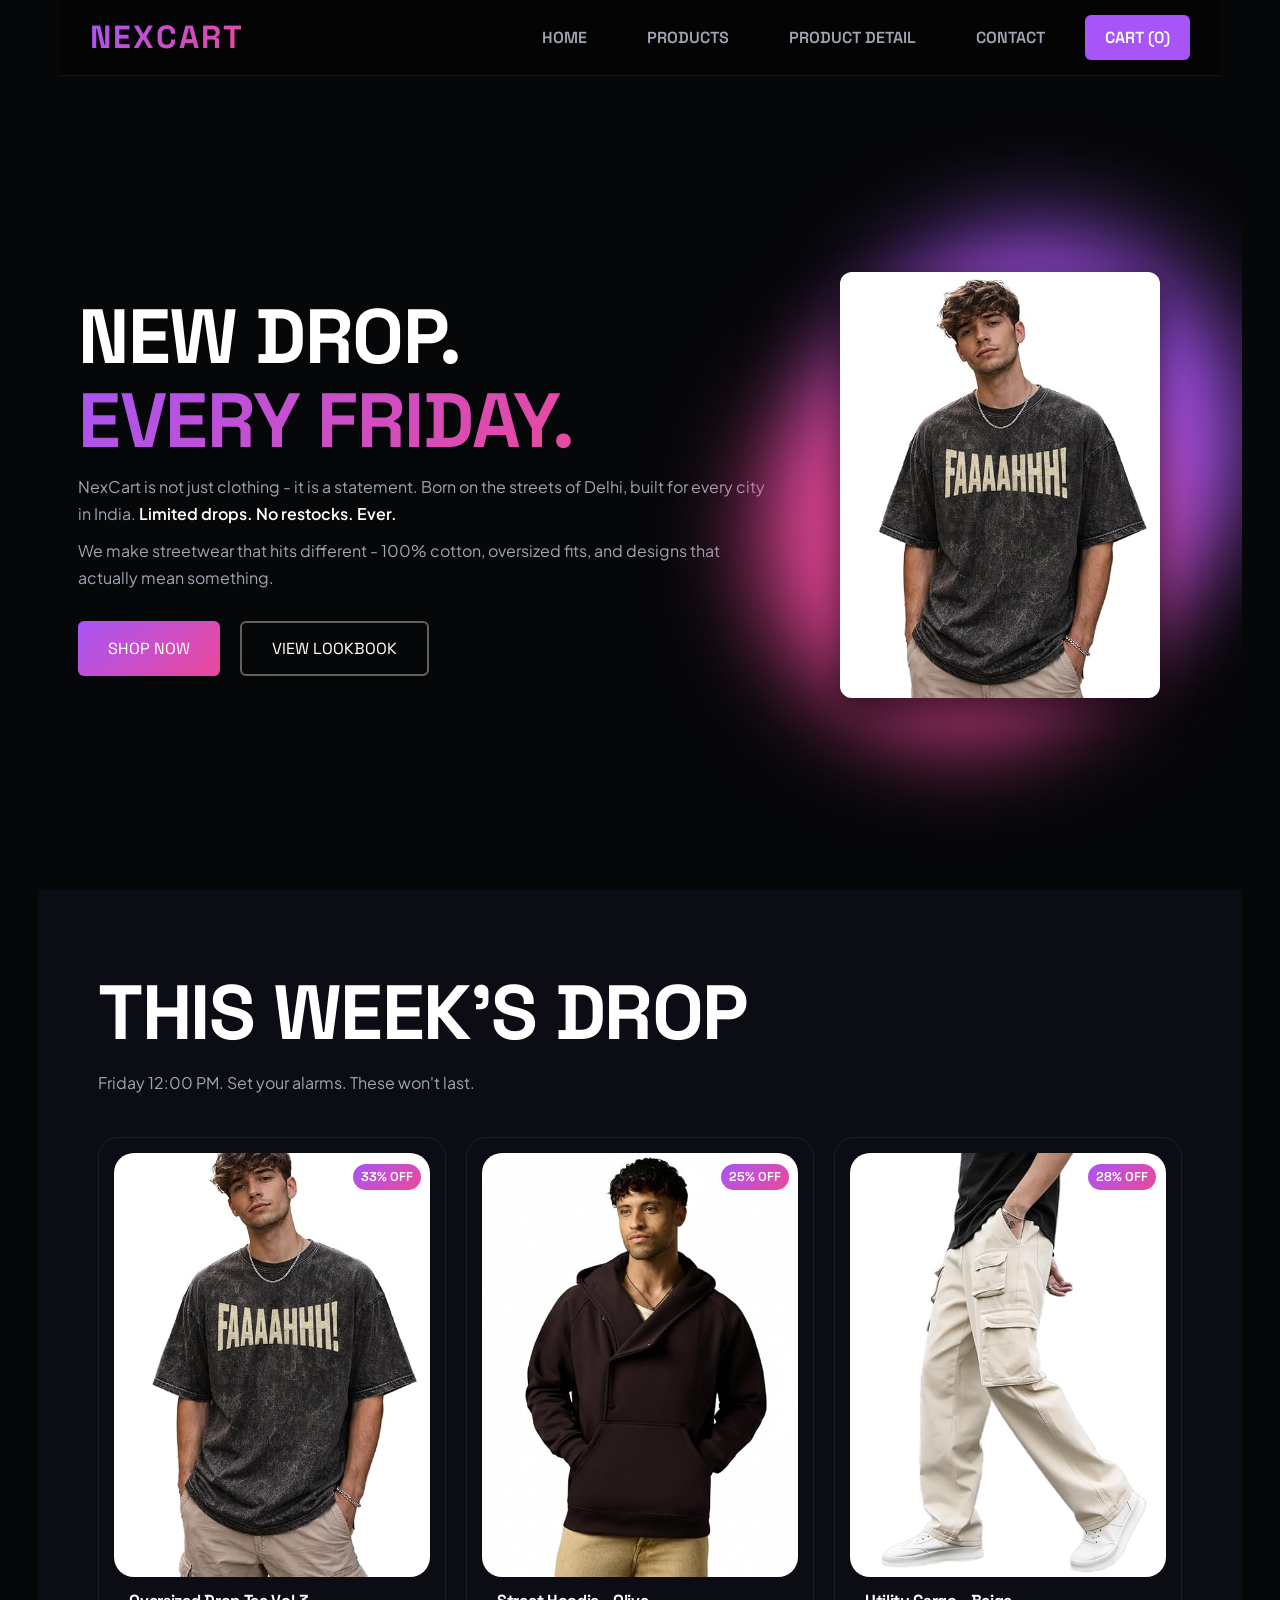
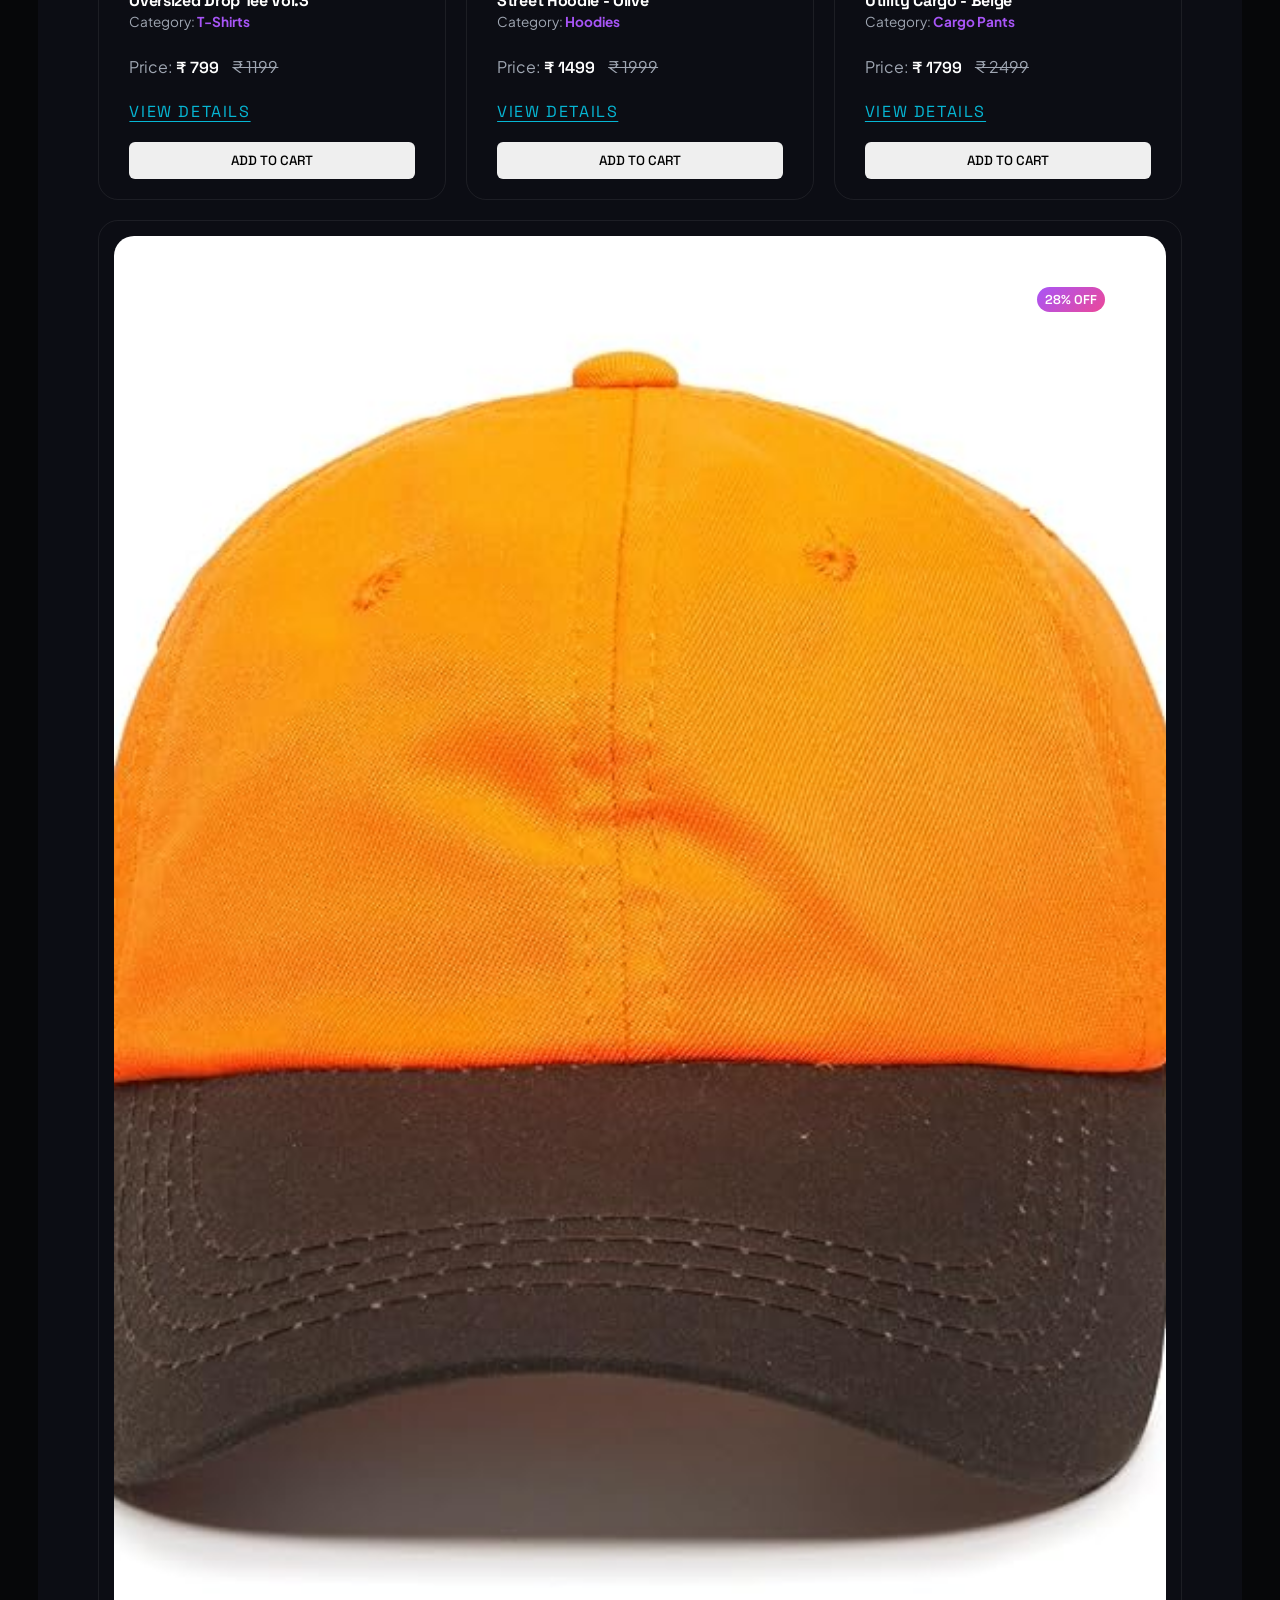
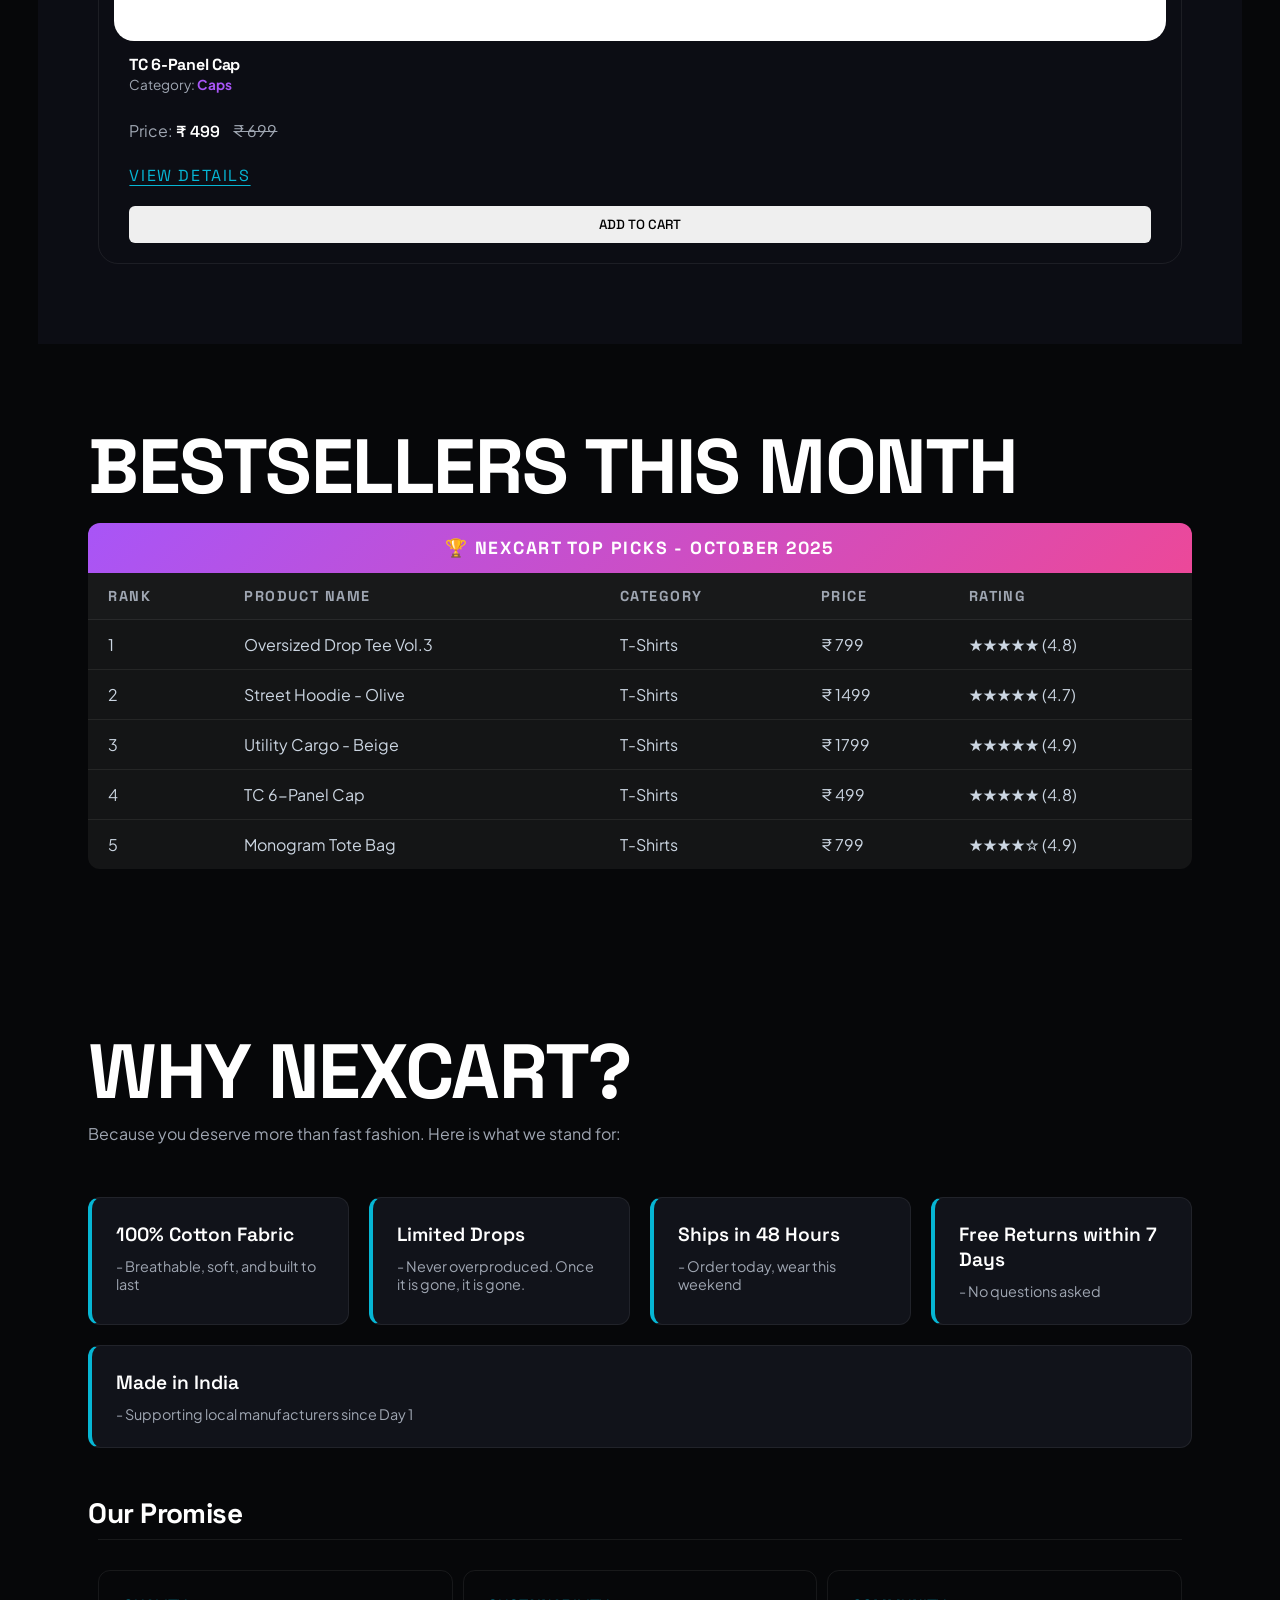
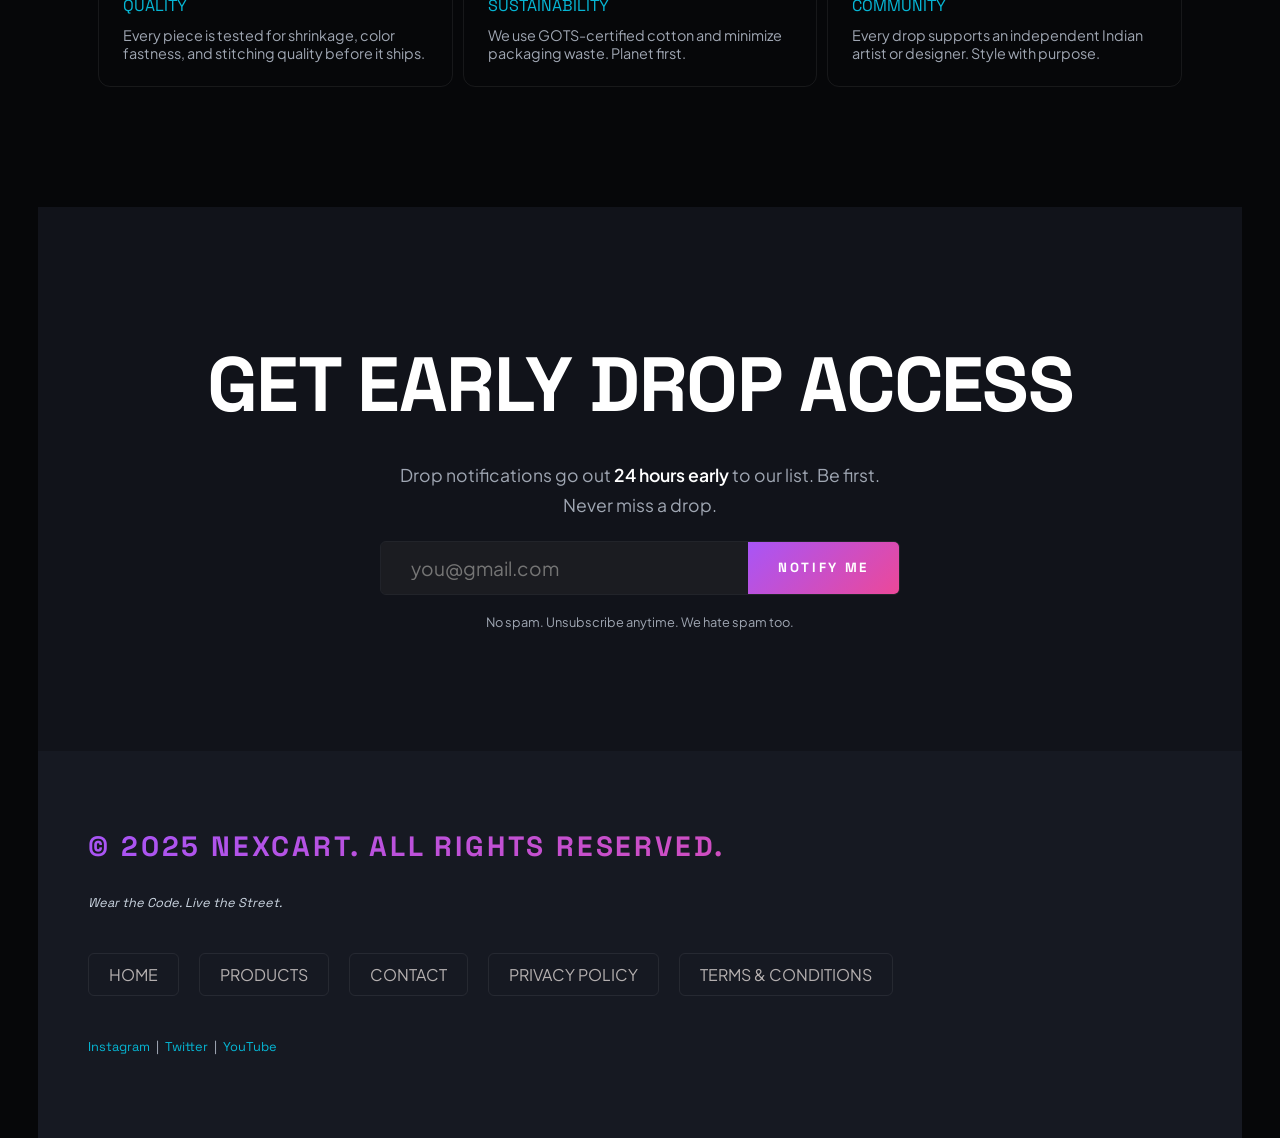
==== commit defb9c6a: "Rename image" ====
--- a/index.html
+++ b/index.html
@@ -42,7 +42,7 @@
                 <div class="glow orb1"></div>
                 <div class="glow orb2"></div>
                 <div class="right-hero-image">
-                    <img src="images/product 1.jpg" alt="">
+                    <img src="product 1.jpg" alt="">
                 </div>
 
             </div>
@@ -56,7 +56,7 @@
             <div class="cards">
                 <article>
                     <figure>
-                        <img src="images/product 1.jpg" alt="NexCart Oversized Drop Tee Vol.3 in Black">
+                        <img src="product 1.jpg" alt="NexCart Oversized Drop Tee Vol.3 in Black">
                         <figcaption>Oversized Drop Tee Vol.3</figcaption>
                     </figure>
 
@@ -72,7 +72,7 @@
 
                 <article>
                     <figure>
-                        <img src="images/product 2.jpg" alt="NexCart Street Hoodie in Olive Green">
+                        <img src="product 2.jpg" alt="NexCart Street Hoodie in Olive Green">
                         <figcaption>Street Hoodie - Olive</figcaption>
                     </figure>
 
@@ -86,7 +86,7 @@
 
                 <article>
                     <figure>
-                        <img src="images/product 3.jpg" alt="NexCart Cargo Pants in Beige">
+                        <img src="product 3.jpg" alt="NexCart Cargo Pants in Beige">
                         <figcaption>Utility Cargo - Beige</figcaption>
                     </figure>
                     <h3>Utility Cargo - Beige</h3>
@@ -100,7 +100,7 @@
 
                 <article>
                     <figure>
-                        <img src="images/product 4.jpg" alt="NexCart 6-Panel Cap in Black">
+                        <img src="product 4.jpg" alt="NexCart 6-Panel Cap in Black">
                         <figcaption>TC 6-Panel Cap</figcaption>
                     </figure>
                     <h3>TC 6-Panel Cap</h3>
